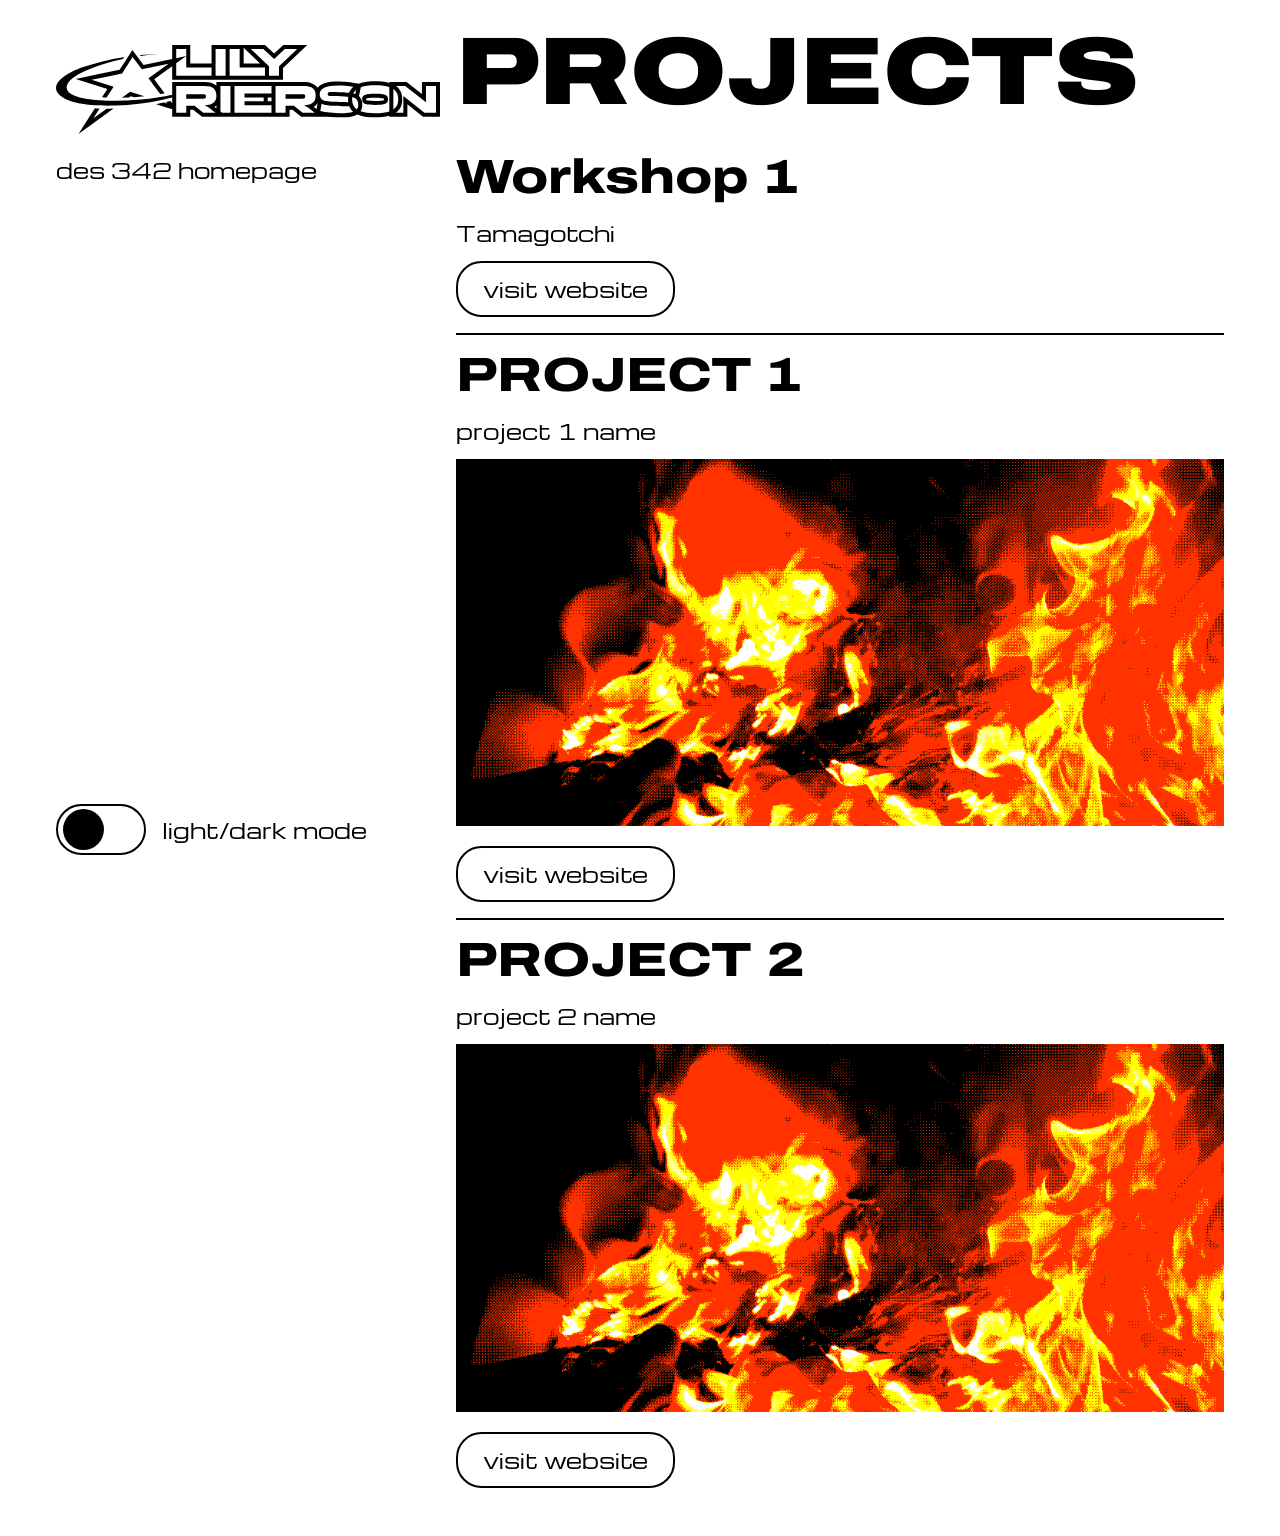
==== index.html @ b1f71f71 "work" ====
<!DOCTYPE html>
<html lang="en">
  <head>
    <meta charset="UTF-8">
    <meta name="viewport" content="wgettidth=device-width, initial-scale=1.0">
    <title>Lily Rierson</title>
    <link href="images/favicon-dark.png" rel="icon" media="(prefers-color-scheme: light)"/>
    <link href="images/favicon-light.png" rel="icon" media="(prefers-color-scheme: dark)"/>
    <meta name="author" content="Lily Rierson">
    <link rel="stylesheet" href="css/reset.css">
    <link rel="stylesheet" href="css/index-style.css">
  </head>
  <body>
     <main class="all">
        <div class="menu">
          <div class="top-elements">
            <img class="logo logo-light-mode" src="images/hybrid-dark.svg" alt="Lily Rierson logo with star.">
            <img class="logo logo-dark-mode" src="images/hybrid-light.svg" alt="Lily Rierson logo with star.">
            <h3>des 342 homepage</h3>
          </div>
          <div class="switch">
            <input type="checkbox" class="checkbox" onclick="document.body.classList.toggle('dark-mode')">
            <h4>light/dark mode</h4>
          </div>
        </div>
        <div class="content">
          <h1>PROJECTS</h1>
          <h2>Workshop 1</h2>
          <a class="project-name" href="tamagotchi/index.html" target="_blank">Tamagotchi</a>
          <!-- <a href="tamagotchi/index.html" target="_blank"><img class="site-preview" src="images/p2image.png" alt="Project 2 site preview."></a> -->
          <a class="visit" href="tamagotchi/index.html" target="_blank">visit website</a>
          <hr>
          <h2>PROJECT 1</h2>
          <a class="project-name" href="p1.html">project 1 name</a>
          <a href="p1.html"><img class="site-preview" src="images/p1image.png" alt="Project 1 site preview."></a>
          <a class="visit" href="p1.html">visit website</a>
          <hr>
          <h2>PROJECT 2</h2>
          <a class="project-name" href="p2.html">project 2 name</a>
          <a href="p2.html"><img class="site-preview" src="images/p2image.png" alt="Project 2 site preview."></a>
          <a class="visit" href="p2.html">visit website</a>
        </div>
    </main>
    <footer></footer>
  </body>
</html>
---- css/index-style.css ----
@import url('https://fonts.googleapis.com/css2?family=Archivo:wdth,wght@62..125,100..900&family=Michroma&display=swap');

@media (prefers-color-scheme: light){
  :root {
    --white: #ffffff;
    --black: #000000;
    --bg: var(--white);
    --txt: var(--black);
  }
}

@media (prefers-color-scheme: dark){
  :root {
    --white: #000000;
    --black: #ffffff;
    --bg: var(--white);
    --txt: var(--black);
  }
}

* {
  transition: all .25s;
}

a{
  text-decoration: none;
}

body{
  background-color: var(--bg);
}

main {
  display: grid;
  grid-template-areas:
    "menu content";
  grid-template-columns: 1fr 2fr;
  margin: 0 3rem 3rem;
  gap: 1rem;
}

.content{
  display: flex;
  flex-direction: column;
}

h1{
  font-family: "Archivo", sans-serif;
  font-weight: 900;
  font-style: normal;
  font-variation-settings: "wdth" 125;
  font-size: 6rem;
  line-height: 1px;
  color: var(--txt);
}

h2{
  font-family: "Archivo", sans-serif;
  font-weight: 800;
  font-style: normal;
  font-variation-settings: "wdth" 125;
  font-size: 3rem;
  line-height: 1px;
  color: var(--txt);
}

h3{
  color: var(--txt);
  font-family: Michroma;
  font-size: 1.3rem;
  letter-spacing: 30%;
  font-weight: 400;
}

@media (prefers-color-scheme: light){
  .logo-light-mode{
    display: block;
  }

  .logo-dark-mode{
    display: none;
  }
}

@media (prefers-color-scheme: dark){
  .logo-light-mode{
    display: none;
  }

  .logo-dark-mode{
    display: block;
  }
}

.project-name{
  color: var(--txt);
  font-family: Michroma;
  font-size: 1.3rem;
  font-weight: 400;
  letter-spacing: 30%;
  padding-bottom: .8rem;
}

.menu{
  height: calc(100vh - 5.6rem);
  display: flex;
  flex-direction: column;
  justify-content: space-between;
  position: sticky;
  top: 2.8rem;
}

.checkbox{
  margin-right: auto;
}

.site-preview{
  object-fit: cover;
  width: 100%;
  max-height: 100%;
  padding: 0 0 1rem 0;
}

.visit, .visit:link, .visit:visited{
  color: var(--txt);
  width: fit-content;
  font-size: 1.3rem;
  font-weight: 400;
  font-family: Michroma;
  padding: 11px 25px;
  border-radius: 25.5px;
  border: 2px solid var(--txt);
}

.visit:hover, .visit:active{
  color: var(--bg);
  background-color: var(--txt);
}

hr {
  border: 0;
  height: 2px;
  background: var(--txt);
  margin: 1rem 0 0 0;
  width: 100%;
}

body.dark-mode {
    --txt: var(--white);
    --bg: var(--black);
}

@media (prefers-color-scheme: light){
  
  body.dark-mode .logo-dark-mode{
    display: block;
  }

  body.dark-mode .logo-light-mode{
    display: none;
}
}

@media (prefers-color-scheme: dark){
  
  body.dark-mode .logo-dark-mode{
    display: none;
  }

  body.dark-mode .logo-light-mode{
    display: block;
}
}

.switch{
  display: flex;
  flex-direction: row;
  align-items: center;
  gap: 1rem;
}

input[type="checkbox"] {
  appearance: none;
  display: flex;
  align-items: center;
  justify-content: start;
  width: 5.625rem;
  height: 3.1875rem;
  border-radius: 25.5px;
  border: 2px solid var(--txt);
  margin: 0;
  cursor: pointer;
}

input[type="checkbox"]::after {
  content: "";
  margin-left: 5px;
  width: calc(3.1875rem - 10px);
  height: calc(3.1875rem - 10px);
  background-color: var(--txt);
  border-radius: 50%;
  transition: all .25s;
  cursor: pointer;
}

input[type="checkbox"]:checked::after {
  margin-left: calc(3.1875rem - 10px);
}


h4{
  margin: 0;
  color: var(--txt);
  font-size: 1.3rem;
  font-weight: 400;
  font-family: Michroma;
}
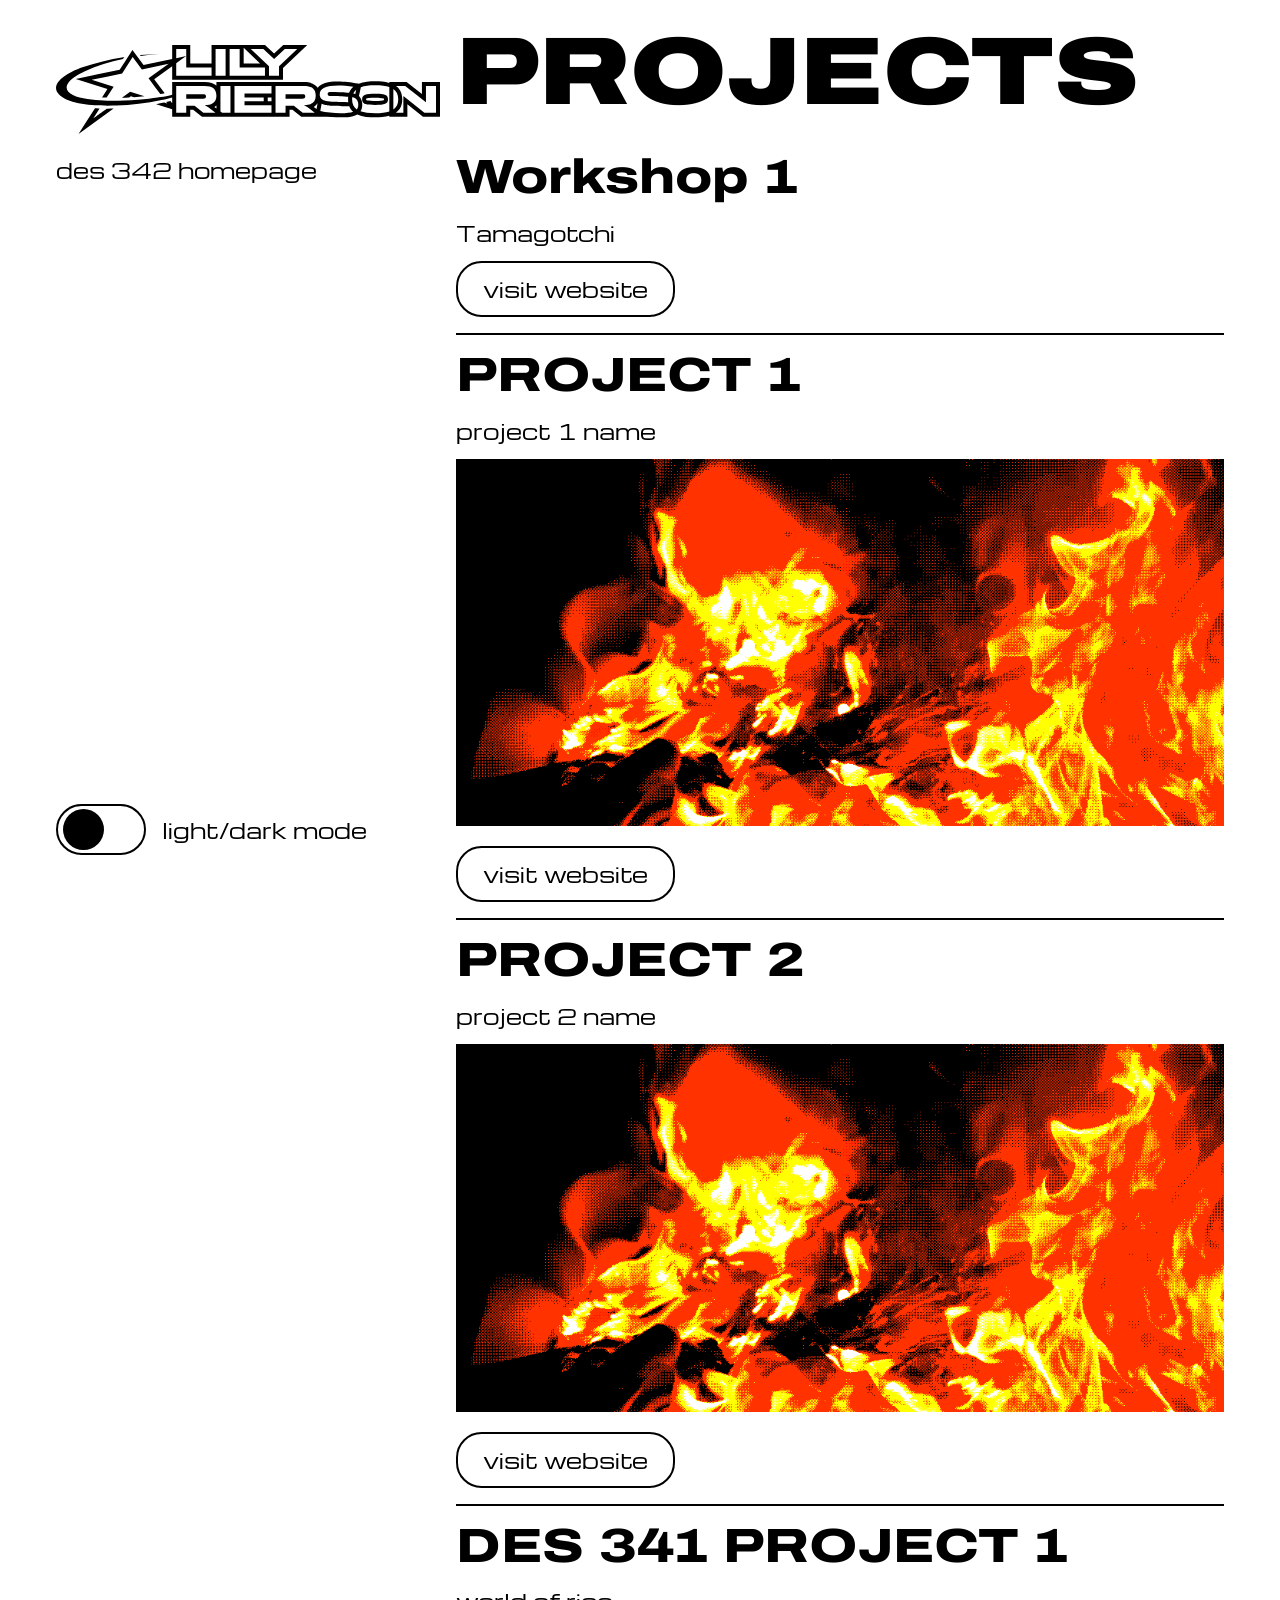
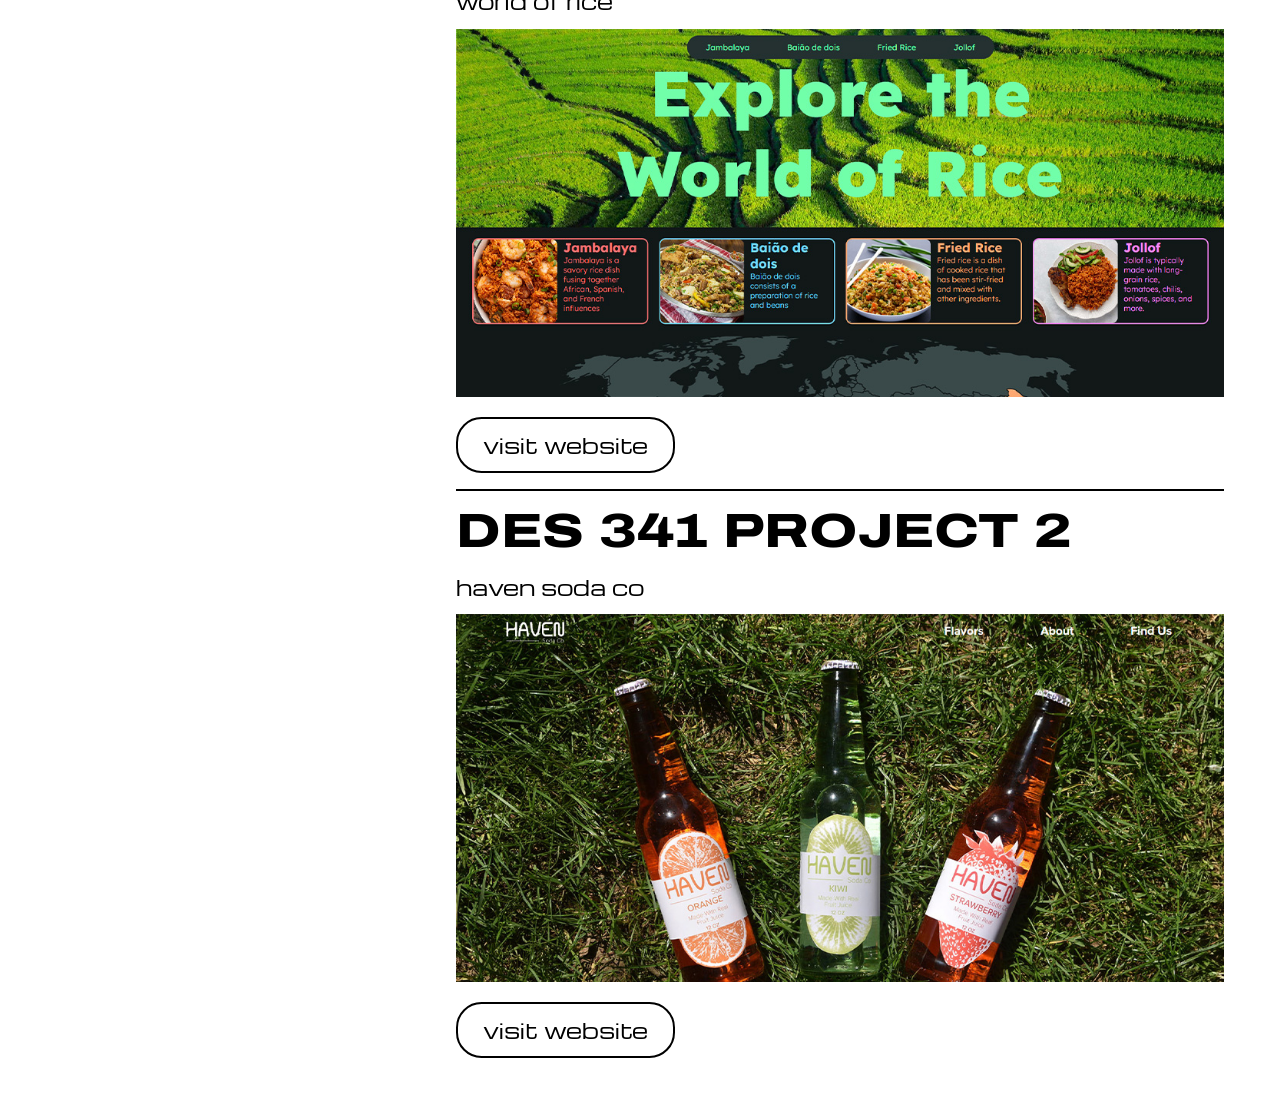
==== commit 155f85f4: "past websites" ====
--- a/index.html
+++ b/index.html
@@ -39,6 +39,16 @@
           <a class="project-name" href="p2.html">project 2 name</a>
           <a href="p2.html"><img class="site-preview" src="images/p2image.png" alt="Project 2 site preview."></a>
           <a class="visit" href="p2.html">visit website</a>
+          <hr>
+          <h2>DES 341 PROJECT 1</h2>
+          <a class="project-name" href="world-of-rice/index.html" target="_blank">world of rice</a>
+          <a href="wrold-of-rice/index.html" target="_blank"><img class="site-preview" src="images/world-of-rice-preview.jpg" alt="World of rice site preview."></a>
+          <a class="visit" href="wrold-of-rice/index.html" target="_blank">visit website</a>
+          <hr>
+          <h2>DES 341 PROJECT 2</h2>
+          <a class="project-name" href="haven/index.html" target="_blank">haven soda co</a>
+          <a href="haven/index.html" target="_blank"><img class="site-preview" src="images/haven-preview.jpg" alt="Haven site preview."></a>
+          <a class="visit" href="haven/index.html" target="_blank">visit website</a>
         </div>
     </main>
     <footer></footer>
--- a/css/index-style.css
+++ b/css/index-style.css
@@ -145,31 +145,31 @@
   width: 100%;
 }
 
-body.dark-mode {
+.dark-mode {
     --txt: var(--white);
     --bg: var(--black);
 }
 
 @media (prefers-color-scheme: light){
   
-  body.dark-mode .logo-dark-mode{
-    display: block;
-  }
-
-  body.dark-mode .logo-light-mode{
+  .dark-mode .logo-dark-mode{
+    display: block;
+  }
+
+  .dark-mode .logo-light-mode{
     display: none;
 }
 }
 
 @media (prefers-color-scheme: dark){
   
-  body.dark-mode .logo-dark-mode{
-    display: none;
-  }
-
-  body.dark-mode .logo-light-mode{
-    display: block;
-}
+  .dark-mode .logo-dark-mode{
+    display: none;
+  }
+
+  .dark-mode .logo-light-mode{
+    display: block;
+  }
 }
 
 .switch{
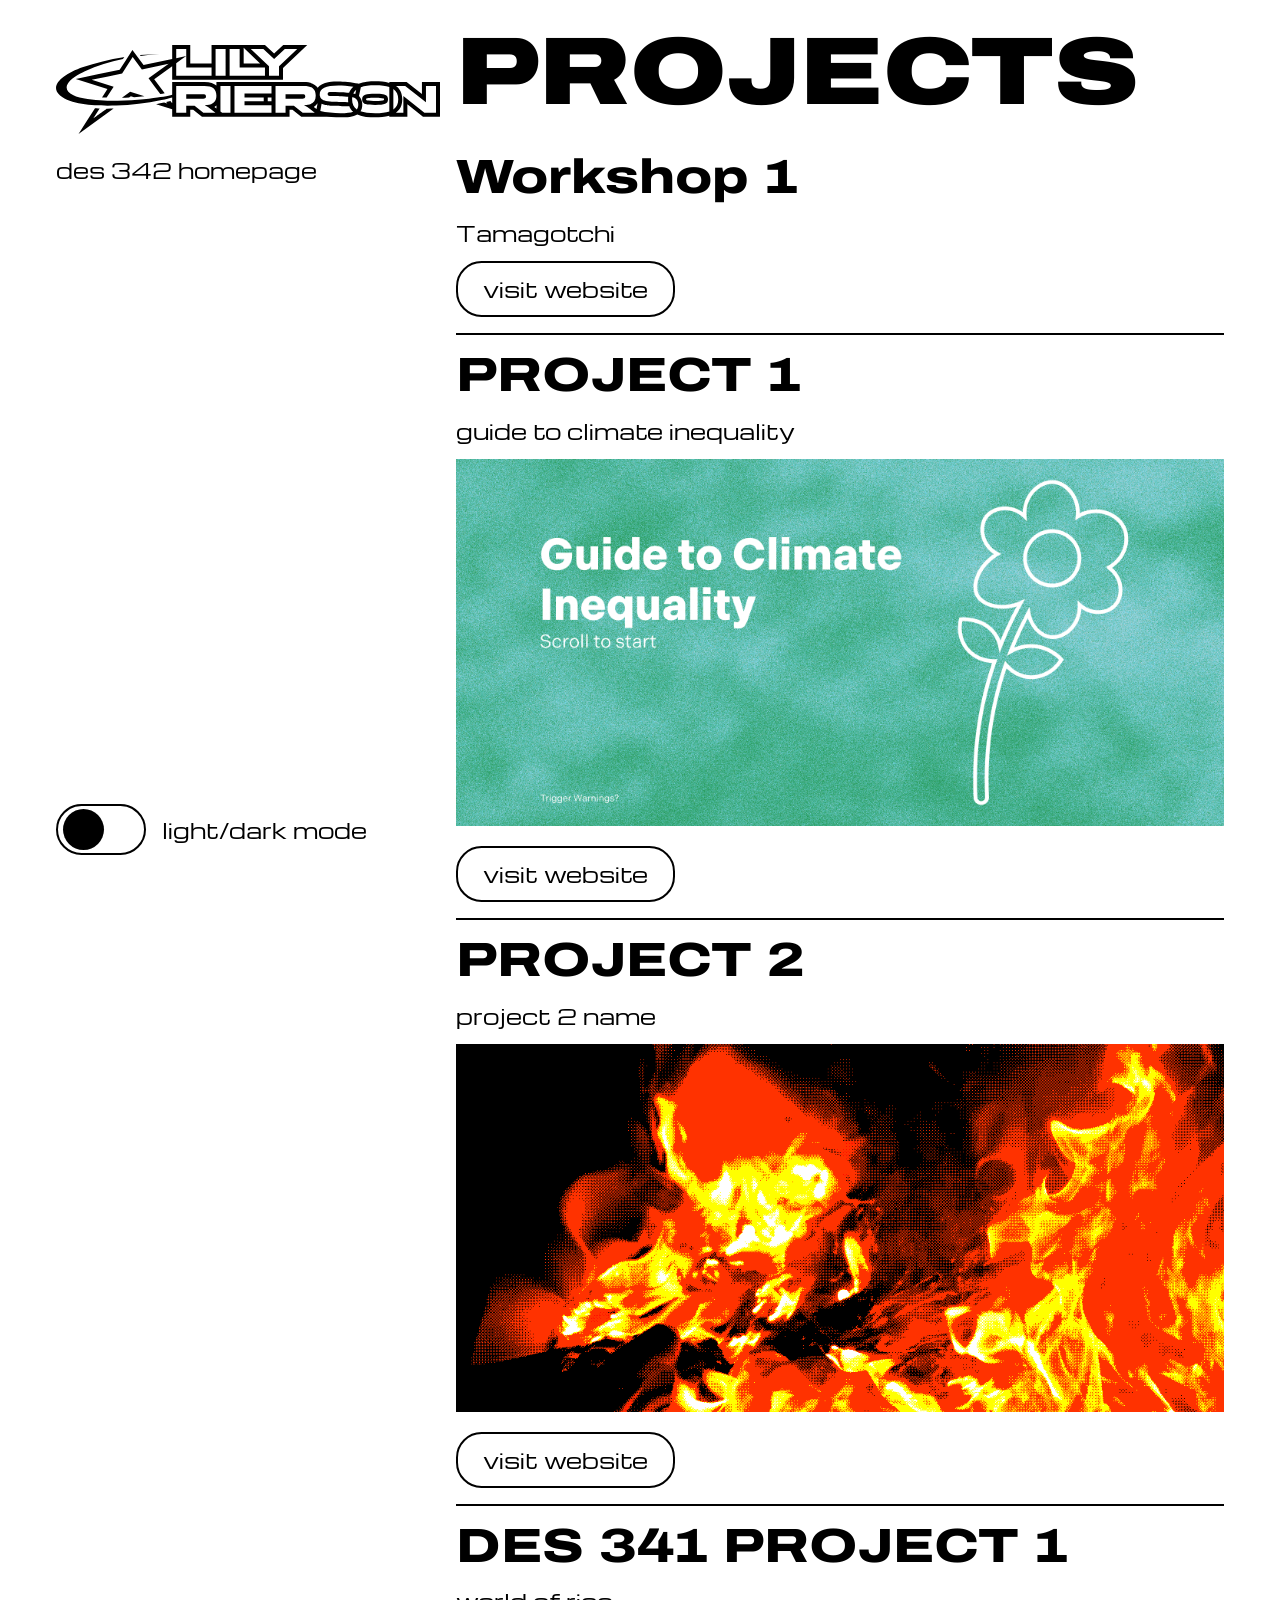
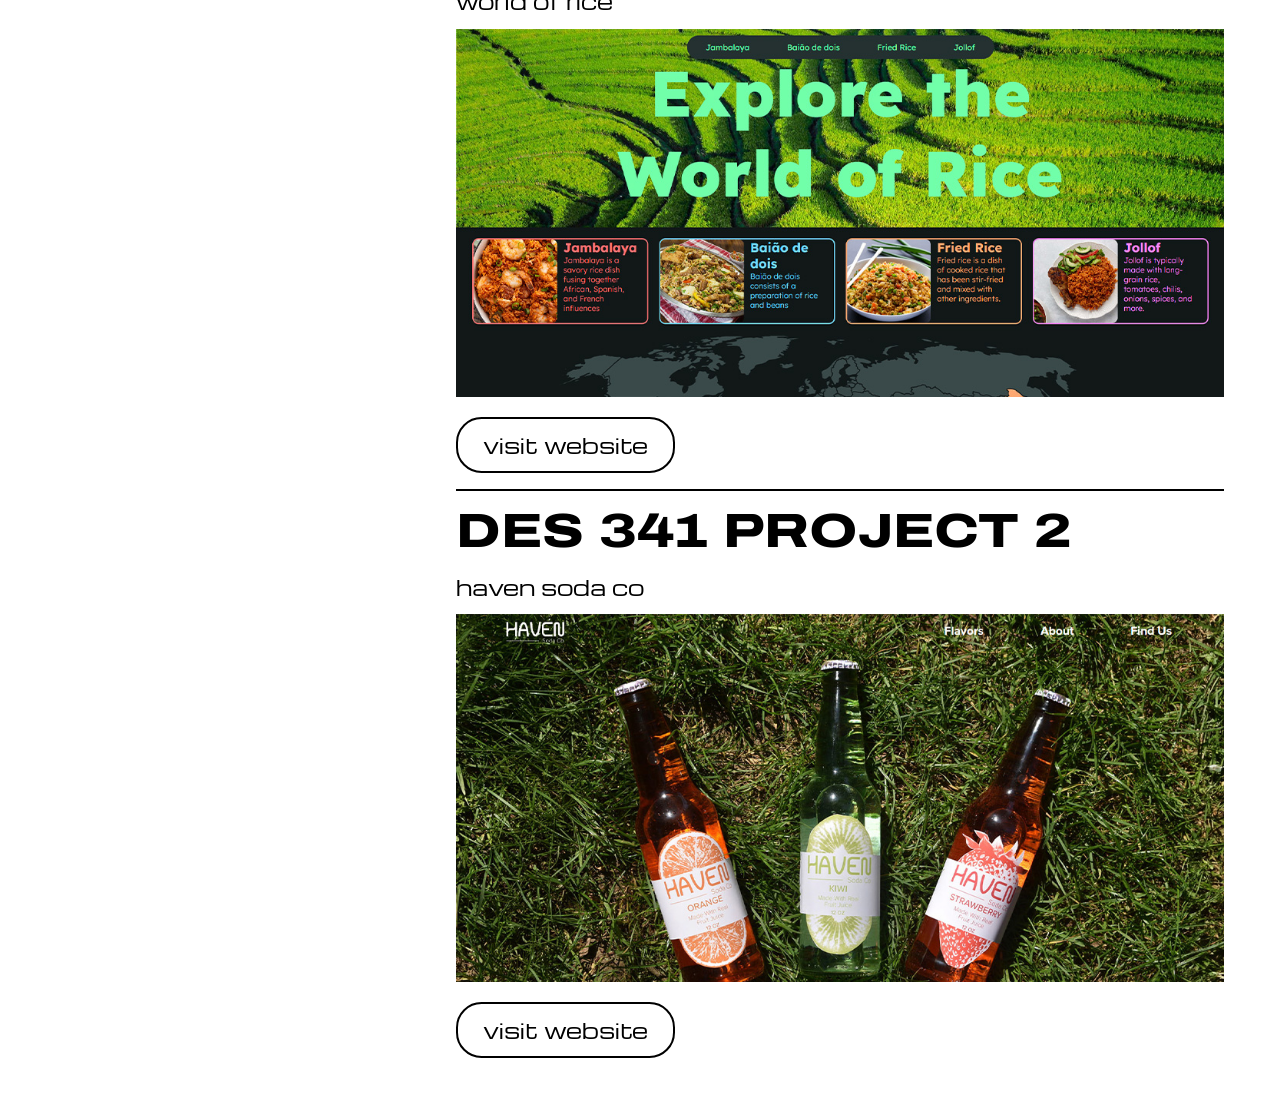
==== commit 7f7fdff3: "added climate inequality to home page and made its page" ====
--- a/index.html
+++ b/index.html
@@ -31,19 +31,19 @@
           <a class="visit" href="tamagotchi/index.html" target="_blank">visit website</a>
           <hr>
           <h2>PROJECT 1</h2>
-          <a class="project-name" href="p1.html">project 1 name</a>
-          <a href="p1.html"><img class="site-preview" src="images/p1image.png" alt="Project 1 site preview."></a>
-          <a class="visit" href="p1.html">visit website</a>
+          <a class="project-name" href="guide-to-climate-inequality/index.html" target="_blank">guide to climate inequality</a>
+          <a href="guide-to-climate-inequality/index.html" target="_blank"><img class="site-preview" src="images/guide-to-climate-inequality-preview.png" alt="Guide to climate inequality site preview."></a>
+          <a class="visit" href="guide-to-climate-inequality/index.html" target="_blank">visit website</a>
           <hr>
           <h2>PROJECT 2</h2>
-          <a class="project-name" href="p2.html">project 2 name</a>
-          <a href="p2.html"><img class="site-preview" src="images/p2image.png" alt="Project 2 site preview."></a>
-          <a class="visit" href="p2.html">visit website</a>
+          <a class="project-name" href="p2.html" target="_blank">project 2 name</a>
+          <a href="p2.html" target="_blank"><img class="site-preview" src="images/p2image.png" alt="Project 2 site preview."></a>
+          <a class="visit" href="p2.html" target="_blank">visit website</a>
           <hr>
           <h2>DES 341 PROJECT 1</h2>
-          <a class="project-name" href="world-of-rice/index.html" target="_blank">world of rice</a>
-          <a href="wrold-of-rice/index.html" target="_blank"><img class="site-preview" src="images/world-of-rice-preview.jpg" alt="World of rice site preview."></a>
-          <a class="visit" href="wrold-of-rice/index.html" target="_blank">visit website</a>
+          <a class="project-name" href="world-of-rice" target="_blank">world of rice</a>
+          <a href="world-of-rice" target="_blank"><img class="site-preview" src="images/world-of-rice-preview.jpg" alt="World of rice site preview."></a>
+          <a class="visit" href="world-of-rice" target="_blank">visit website</a>
           <hr>
           <h2>DES 341 PROJECT 2</h2>
           <a class="project-name" href="haven/index.html" target="_blank">haven soda co</a>
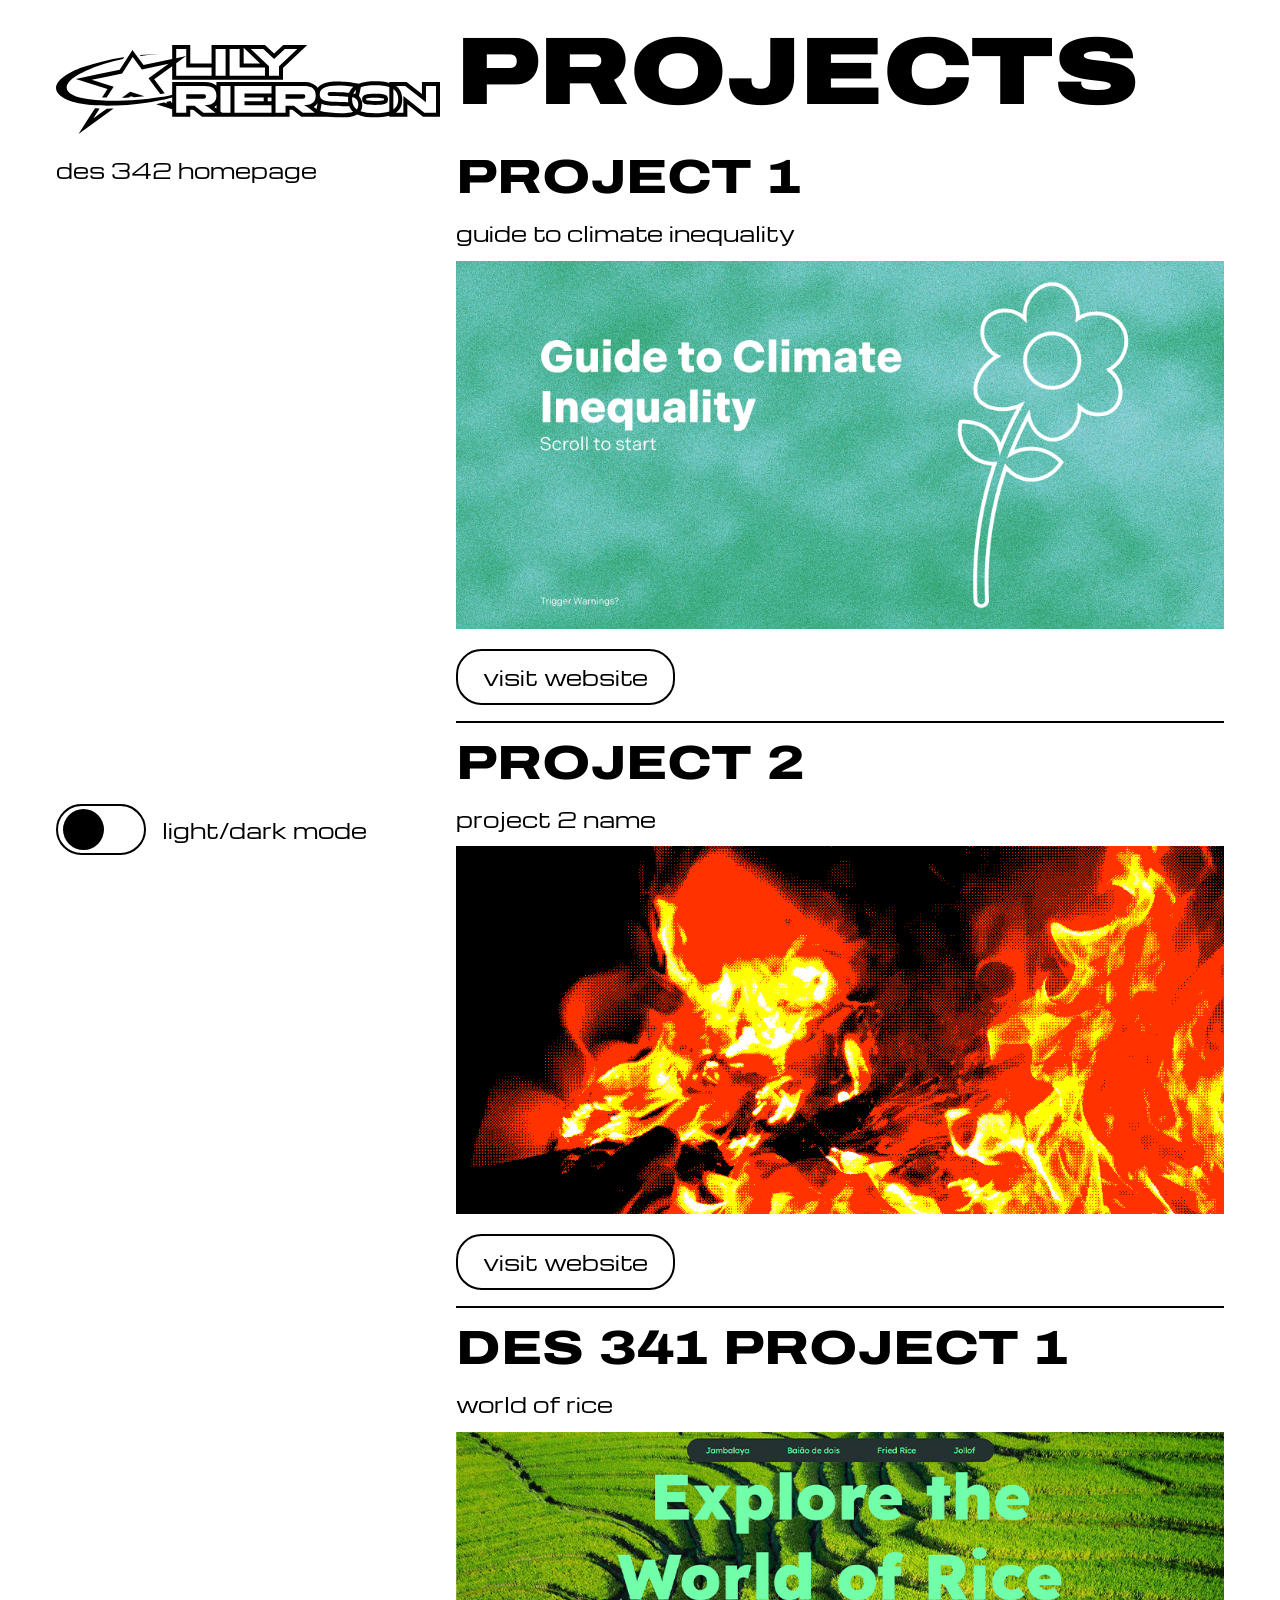
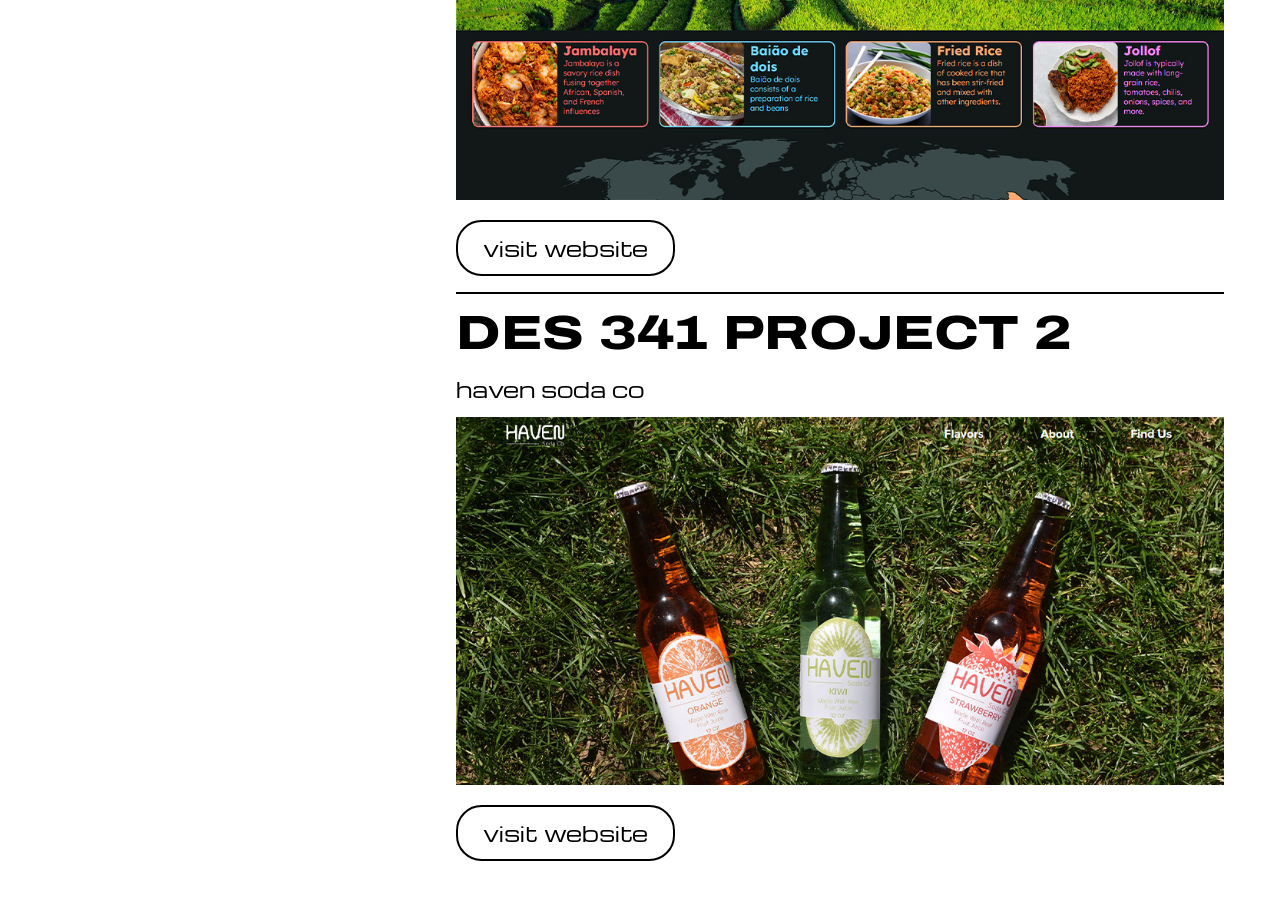
==== commit 38a4e110: "removed tamagotchi" ====
--- a/index.html
+++ b/index.html
@@ -11,7 +11,7 @@
     <link rel="stylesheet" href="css/index-style.css">
   </head>
   <body>
-     <main class="all">
+      <main class="all">
         <div class="menu">
           <div class="top-elements">
             <img class="logo logo-light-mode" src="images/hybrid-dark.svg" alt="Lily Rierson logo with star.">
@@ -25,15 +25,10 @@
         </div>
         <div class="content">
           <h1>PROJECTS</h1>
-          <h2>Workshop 1</h2>
-          <a class="project-name" href="tamagotchi/index.html" target="_blank">Tamagotchi</a>
-          <!-- <a href="tamagotchi/index.html" target="_blank"><img class="site-preview" src="images/p2image.png" alt="Project 2 site preview."></a> -->
-          <a class="visit" href="tamagotchi/index.html" target="_blank">visit website</a>
-          <hr>
           <h2>PROJECT 1</h2>
-          <a class="project-name" href="guide-to-climate-inequality/index.html" target="_blank">guide to climate inequality</a>
-          <a href="guide-to-climate-inequality/index.html" target="_blank"><img class="site-preview" src="images/guide-to-climate-inequality-preview.png" alt="Guide to climate inequality site preview."></a>
-          <a class="visit" href="guide-to-climate-inequality/index.html" target="_blank">visit website</a>
+          <a class="project-name" href="guide-to-climate-inequality/" target="_blank">guide to climate inequality</a>
+          <a href="guide-to-climate-inequality/" target="_blank"><img class="site-preview" src="images/guide-to-climate-inequality-preview.png" alt="Guide to climate inequality site preview."></a>
+          <a class="visit" href="guide-to-climate-inequality/" target="_blank">visit website</a>
           <hr>
           <h2>PROJECT 2</h2>
           <a class="project-name" href="p2.html" target="_blank">project 2 name</a>
@@ -41,14 +36,14 @@
           <a class="visit" href="p2.html" target="_blank">visit website</a>
           <hr>
           <h2>DES 341 PROJECT 1</h2>
-          <a class="project-name" href="world-of-rice" target="_blank">world of rice</a>
-          <a href="world-of-rice" target="_blank"><img class="site-preview" src="images/world-of-rice-preview.jpg" alt="World of rice site preview."></a>
-          <a class="visit" href="world-of-rice" target="_blank">visit website</a>
+          <a class="project-name" href="world-of-rice/" target="_blank">world of rice</a>
+          <a href="world-of-rice/" target="_blank"><img class="site-preview" src="images/world-of-rice-preview.jpg" alt="World of rice site preview."></a>
+          <a class="visit" href="world-of-rice/" target="_blank">visit website</a>
           <hr>
           <h2>DES 341 PROJECT 2</h2>
-          <a class="project-name" href="haven/index.html" target="_blank">haven soda co</a>
-          <a href="haven/index.html" target="_blank"><img class="site-preview" src="images/haven-preview.jpg" alt="Haven site preview."></a>
-          <a class="visit" href="haven/index.html" target="_blank">visit website</a>
+          <a class="project-name" href="haven/" target="_blank">haven soda co</a>
+          <a href="haven/" target="_blank"><img class="site-preview" src="images/haven-preview.jpg" alt="Haven site preview."></a>
+          <a class="visit" href="haven/" target="_blank">visit website</a>
         </div>
     </main>
     <footer></footer>
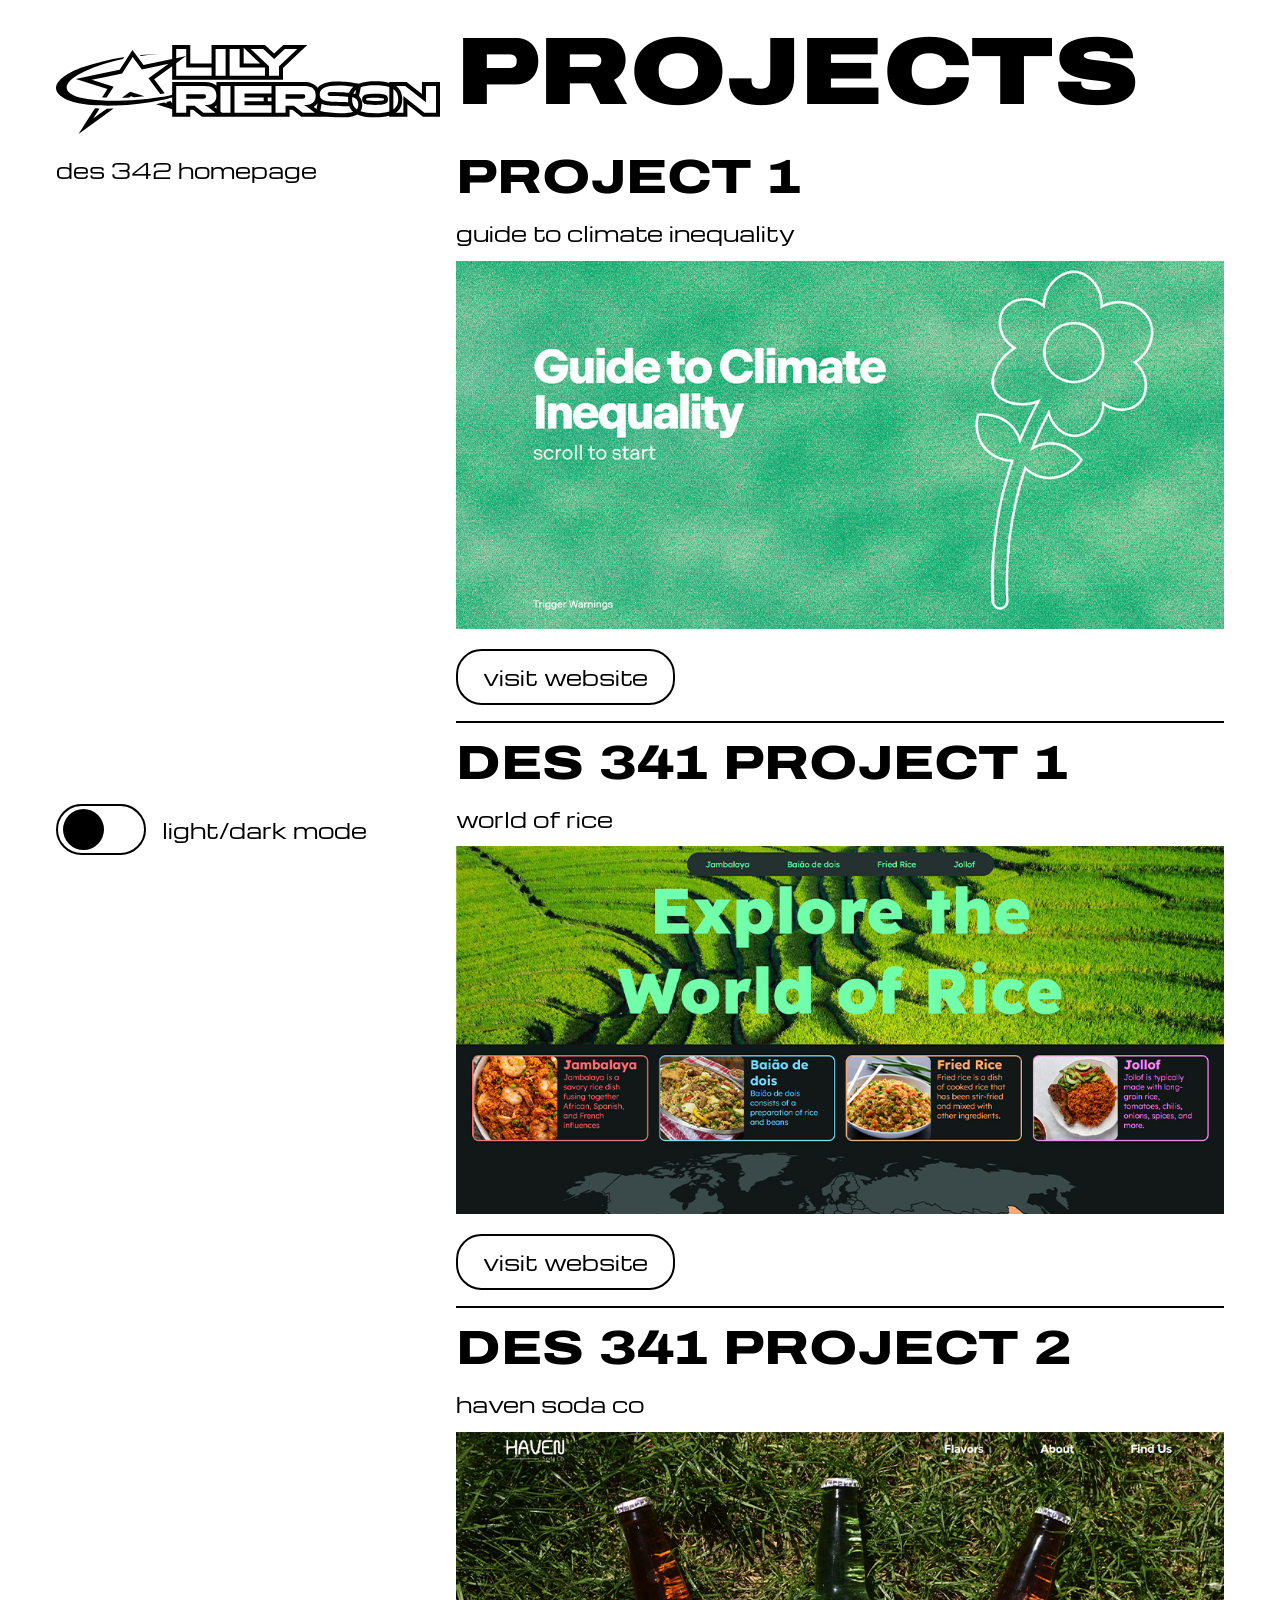
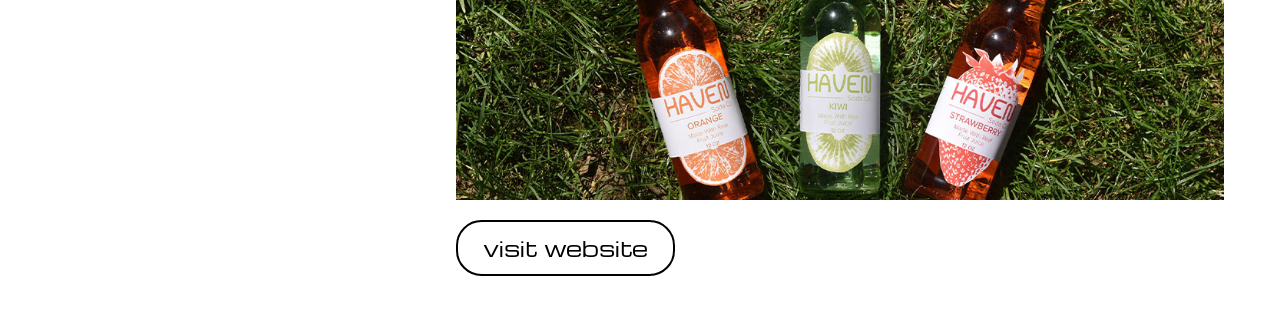
==== commit 25246ee1: "homepage image" ====
--- a/index.html
+++ b/index.html
@@ -27,13 +27,8 @@
           <h1>PROJECTS</h1>
           <h2>PROJECT 1</h2>
           <a class="project-name" href="guide-to-climate-inequality/" target="_blank">guide to climate inequality</a>
-          <a href="guide-to-climate-inequality/" target="_blank"><img class="site-preview" src="images/guide-to-climate-inequality-preview.png" alt="Guide to climate inequality site preview."></a>
+          <a href="guide-to-climate-inequality/" target="_blank"><img class="site-preview" src="images/guide-to-climate-inequality-preview.jpg" alt="Guide to climate inequality site preview."></a>
           <a class="visit" href="guide-to-climate-inequality/" target="_blank">visit website</a>
-          <hr>
-          <h2>PROJECT 2</h2>
-          <a class="project-name" href="p2.html" target="_blank">project 2 name</a>
-          <a href="p2.html" target="_blank"><img class="site-preview" src="images/p2image.png" alt="Project 2 site preview."></a>
-          <a class="visit" href="p2.html" target="_blank">visit website</a>
           <hr>
           <h2>DES 341 PROJECT 1</h2>
           <a class="project-name" href="world-of-rice/" target="_blank">world of rice</a>
